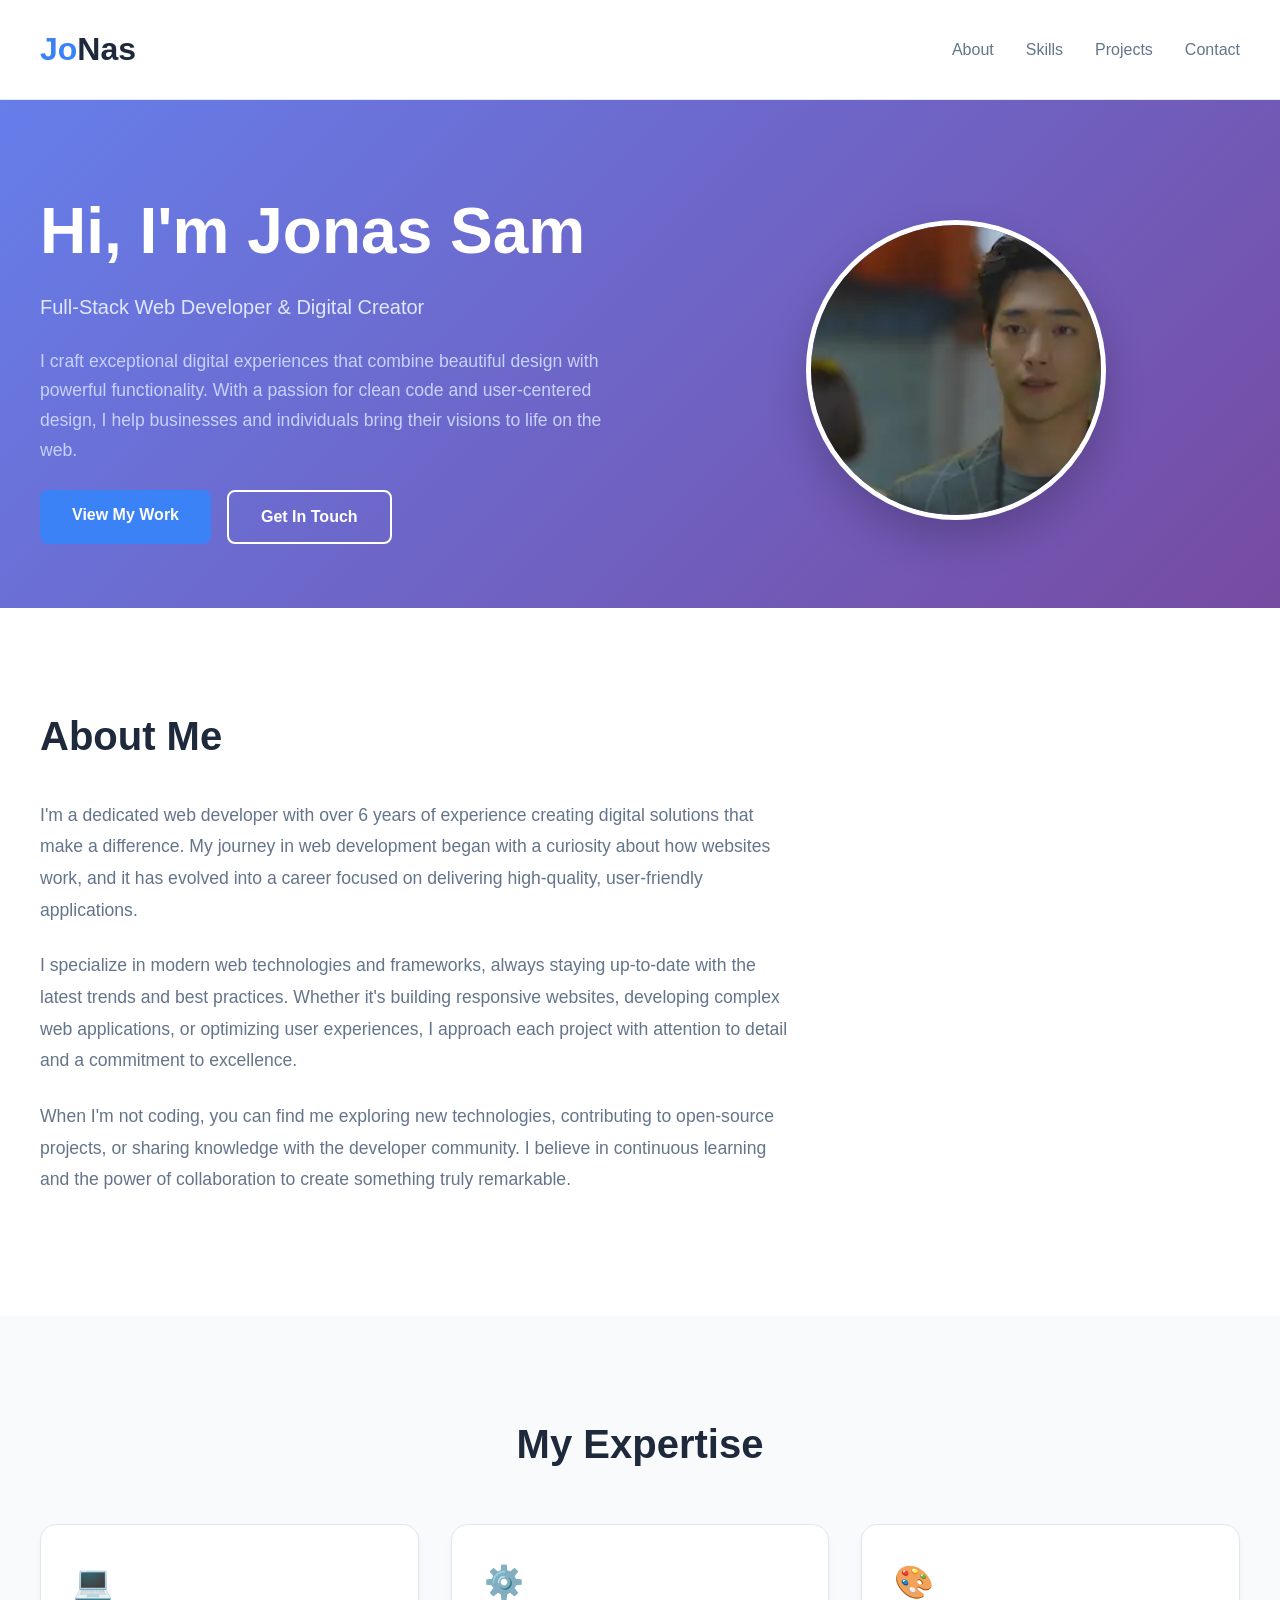
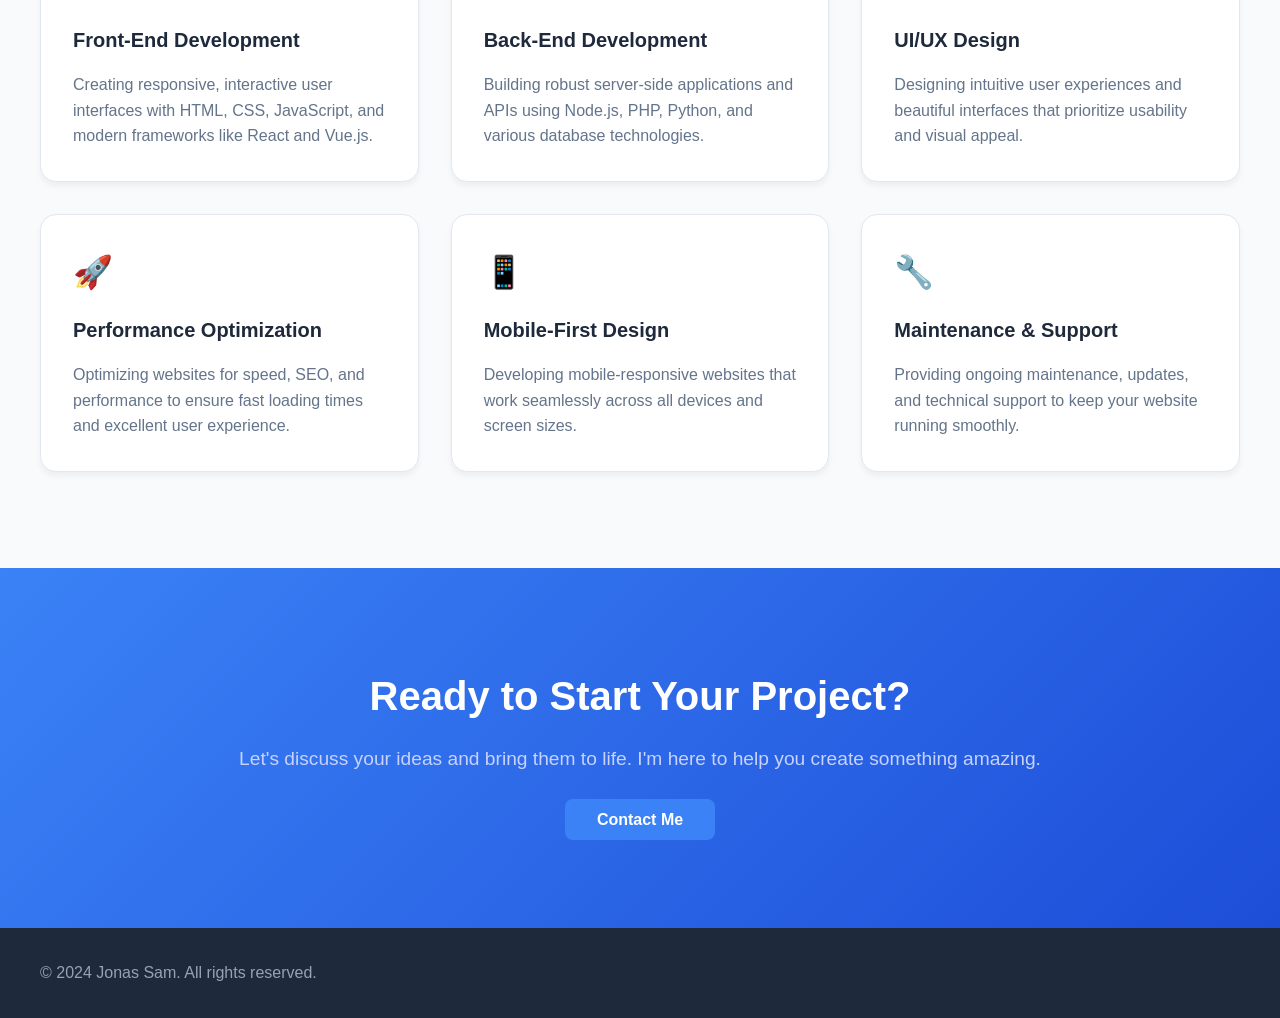
==== index.html @ 3bb69e1f "jonas" ====
﻿<!DOCTYPE html>
<html lang="en">

<head>
    <meta charset="UTF-8">
    <meta name="viewport" content="width=device-width, initial-scale=1.0">
    <title>About | Jonas Sam Portfolio</title>
    <link rel="stylesheet" href="https://cdn.jsdelivr.net/npm/bootstrap-icons@1.11.3/font/bootstrap-icons.min.css">
    <link rel="stylesheet" href="style.css">
    <style>
        body {
            font-family: "Inter", sans-serif;
            background: #f8fafc;
            color: #1e293b;
            line-height: 1.6;
        }

        .page-container {
            min-height: 100vh;
            display: flex;
            flex-direction: column;
        }

        .site-header {
            padding: 1.5rem 1rem;
            background: #ffffff;
            border-bottom: 1px solid #e2e8f0;
            box-shadow: 0 1px 3px rgba(0, 0, 0, 0.1);
        }

        .site-header .header-inner {
            max-width: 1200px;
            margin: 0 auto;
            display: flex;
            justify-content: space-between;
            align-items: center;
        }

        .logo {
            font-size: 2rem;
            font-weight: 700;
            color: #1e293b;
            text-decoration: none;
        }

        .logo-highlight {
            color: #3b82f6;
            border: none;
        }

        .nav {
            display: flex;
            gap: 2rem;
        }

        .nav a {
            color: #64748b;
            text-decoration: none;
            font-weight: 500;
            transition: color 0.2s;
        }

        .nav a:hover {
            color: #3b82f6;
        }

        .hero-section {
            padding: 6rem 1rem 4rem;
            background: linear-gradient(135deg, #667eea 0%, #764ba2 100%);
            color: white;
        }

        .hero-container {
            max-width: 1200px;
            margin: 0 auto;
        }

        .hero-content {
            display: grid;
            grid-template-columns: 1fr 1fr;
            gap: 4rem;
            align-items: center;
        }

        .hero-text {
            display: grid;
            gap: 1.5rem;
        }

        .hero-title {
            font-size: clamp(2.5rem, 5vw, 4rem);
            font-weight: 700;
            margin: 0;
            line-height: 1.1;
        }

        .hero-subtitle {
            font-size: 1.25rem;
            color: #e0e7ff;
            margin: 0;
            font-weight: 300;
        }

        .hero-description {
            font-size: 1.1rem;
            line-height: 1.7;
            margin: 0;
            color: #c7d2fe;
        }

        .hero-cta {
            display: flex;
            gap: 1rem;
            flex-wrap: wrap;
        }

        .btn-primary {
            background: #3b82f6;
            color: white;
            padding: 0.75rem 2rem;
            border-radius: 0.5rem;
            text-decoration: none;
            font-weight: 600;
            transition: background 0.2s;
        }

        .btn-primary:hover {
            background: #2563eb;
        }

        .btn-secondary {
            background: transparent;
            color: white;
            padding: 0.75rem 2rem;
            border: 2px solid white;
            border-radius: 0.5rem;
            text-decoration: none;
            font-weight: 600;
            transition: all 0.2s;
        }

        .btn-secondary:hover {
            background: white;
            color: #667eea;
        }

        .hero-image {
            display: flex;
            justify-content: center;
        }

        .image-container {
            width: 300px;
            height: 300px;
            border-radius: 50%;
            overflow: hidden;
            border: 5px solid white;
            box-shadow: 0 20px 40px rgba(0, 0, 0, 0.2);
        }

        .profile-img {
            width: 100%;
            height: 100%;
            object-fit: cover;
        }

        .about-section {
            padding: 6rem 1rem;
            background: white;
        }

        .container {
            max-width: 1200px;
            margin: 0 auto;
        }

        .about-grid {
            display: grid;
            grid-template-columns: 2fr 1fr;
            gap: 4rem;
            align-items: start;
        }

        .about-content h2 {
            font-size: 2.5rem;
            margin-bottom: 2rem;
            color: #1e293b;
        }

        .about-content p {
            font-size: 1.1rem;
            line-height: 1.8;
            margin-bottom: 1.5rem;
            color: #64748b;
        }

        .expertise-section {
            padding: 6rem 1rem;
            background: #f8fafc;
        }

        .expertise-section h2 {
            text-align: center;
            font-size: 2.5rem;
            margin-bottom: 3rem;
            color: #1e293b;
        }

        .expertise-grid {
            display: grid;
            grid-template-columns: repeat(auto-fit, minmax(300px, 1fr));
            gap: 2rem;
        }

        .expertise-card {
            background: white;
            padding: 2rem;
            border-radius: 1rem;
            box-shadow: 0 4px 6px rgba(0, 0, 0, 0.05);
            border: 1px solid #e2e8f0;
            transition: transform 0.2s, box-shadow 0.2s;
        }

        .expertise-card:hover {
            transform: translateY(-5px);
            box-shadow: 0 10px 20px rgba(0, 0, 0, 0.1);
        }

        .expertise-icon {
            font-size: 2rem;
            margin-bottom: 1rem;
        }

        .expertise-card h3 {
            font-size: 1.25rem;
            margin-bottom: 1rem;
            color: #1e293b;
        }

        .expertise-card p {
            color: #64748b;
            line-height: 1.6;
        }

        .cta-section {
            padding: 6rem 1rem;
            background: linear-gradient(135deg, #3b82f6 0%, #1d4ed8 100%);
            color: white;
            text-align: center;
        }

        .cta-content h2 {
            font-size: 2.5rem;
            margin-bottom: 1rem;
        }

        .cta-content p {
            font-size: 1.2rem;
            margin-bottom: 2rem;
            color: #c7d2fe;
        }

        .footer-section {
            padding: 2rem 1rem;
            background: #1e293b;
            color: #94a3b8;
        }

        .footer-wrapper {
            max-width: 1200px;
            margin: 0 auto;
            text-align: center;
        }

        .footer-copy {
            margin: 0;
        }

        @media (max-width: 768px) {
            .hero-content {
                grid-template-columns: 1fr;
                text-align: center;
                gap: 2rem;
            }

            .about-grid {
                grid-template-columns: 1fr;
                gap: 2rem;
            }

            .hero-cta {
                justify-content: center;
            }

            .stats-grid {
                grid-template-columns: 1fr;
            }
        }
    </style>
</head>

<body>
    <div class="page-container">
        <header class="site-header">
            <div class="header-inner">
                <a href="index.html" class="logo"><span class="logo-highlight">Jo</span>Nas</a>
                <nav class="nav">
                    <a href="index.html">About</a>
                    <a href="skills.html">Skills</a>
                    <a href="projects.html">Projects</a>
                    <a href="contact.html">Contact</a>
                </nav>
            </div>
        </header>

        <main>
            <section class="hero-section">
                <div class="hero-container">
                    <div class="hero-content">
                        <div class="hero-text">
                            <h1 class="hero-title">Hi, I'm Jonas Sam</h1>
                            <p class="hero-subtitle">Full-Stack Web Developer & Digital Creator</p>
                            <p class="hero-description">I craft exceptional digital experiences that combine beautiful design with powerful functionality. With a passion for clean code and user-centered design, I help businesses and individuals bring their visions to life on the web.</p>
                            <div class="hero-cta">
                                <a href="projects.html" class="btn-primary">View My Work</a>
                                <a href="contact.html" class="btn-secondary">Get In Touch</a>
                            </div>
                        </div>
                        <div class="hero-image">
                            <div class="image-container">
                                <img src="backend/src/images/namshin.webp" alt="Jonas Sam - Web Developer" class="profile-img">
                            </div>
                        </div>
                    </div>
                </div>
            </section>

            <section class="about-section">
                <div class="container">
                    <div class="about-grid">
                        <div class="about-content">
                            <h2>About Me</h2>
                            <p>I'm a dedicated web developer with over 6 years of experience creating digital solutions that make a difference. My journey in web development began with a curiosity about how websites work, and it has evolved into a career focused on delivering high-quality, user-friendly applications.</p>
                            <p>I specialize in modern web technologies and frameworks, always staying up-to-date with the latest trends and best practices. Whether it's building responsive websites, developing complex web applications, or optimizing user experiences, I approach each project with attention to detail and a commitment to excellence.</p>
                            <p>When I'm not coding, you can find me exploring new technologies, contributing to open-source projects, or sharing knowledge with the developer community. I believe in continuous learning and the power of collaboration to create something truly remarkable.</p>
                        </div>
                    </div>
                </div>
            </section>

            <section class="expertise-section">
                <div class="container">
                    <h2>My Expertise</h2>
                    <div class="expertise-grid">
                        <div class="expertise-card">
                            <div class="expertise-icon">💻</div>
                            <h3>Front-End Development</h3>
                            <p>Creating responsive, interactive user interfaces with HTML, CSS, JavaScript, and modern frameworks like React and Vue.js.</p>
                        </div>
                        <div class="expertise-card">
                            <div class="expertise-icon">⚙️</div>
                            <h3>Back-End Development</h3>
                            <p>Building robust server-side applications and APIs using Node.js, PHP, Python, and various database technologies.</p>
                        </div>
                        <div class="expertise-card">
                            <div class="expertise-icon">🎨</div>
                            <h3>UI/UX Design</h3>
                            <p>Designing intuitive user experiences and beautiful interfaces that prioritize usability and visual appeal.</p>
                        </div>
                        <div class="expertise-card">
                            <div class="expertise-icon">🚀</div>
                            <h3>Performance Optimization</h3>
                            <p>Optimizing websites for speed, SEO, and performance to ensure fast loading times and excellent user experience.</p>
                        </div>
                        <div class="expertise-card">
                            <div class="expertise-icon">📱</div>
                            <h3>Mobile-First Design</h3>
                            <p>Developing mobile-responsive websites that work seamlessly across all devices and screen sizes.</p>
                        </div>
                        <div class="expertise-card">
                            <div class="expertise-icon">🔧</div>
                            <h3>Maintenance & Support</h3>
                            <p>Providing ongoing maintenance, updates, and technical support to keep your website running smoothly.</p>
                        </div>
                    </div>
                </div>
            </section>

            <section class="cta-section">
                <div class="container">
                    <div class="cta-content">
                        <h2>Ready to Start Your Project?</h2>
                        <p>Let's discuss your ideas and bring them to life. I'm here to help you create something amazing.</p>
                        <a href="contact.html" class="btn-primary">Contact Me</a>
                    </div>
                </div>
            </section>
        </main>

        <footer class="footer-section">
            <div class="footer-wrapper">
                <div class="footer-copy">© 2024 Jonas Sam. All rights reserved.</div>
            </div>
        </footer>
    </div>
</body>

</html>
---- style.css ----
* {
    padding: 0;
    margin: 0;
    box-sizing: border-box;
}

body {
    width: 100vw;
}

body::-webkit-scrollbar {
    display: none;
}

.title {
    font-weight: bold;
    color: black;
}

/* underline link inside title */
.title a {
    text-decoration: underline;
    color: inherit;
}

.home-btn {
    margin-top: 1rem;
    /* mt-4 */
    background-color: white;
    padding: 0.5rem 1.5rem;
    /* py-2 px-6 */
    border-radius: 0.25rem;
    color: black;
    font-weight: bold;
    text-decoration: none;
}

@media (min-width: 768px) {
    .headache {
        flex-direction: row;
        align-items: center;
    }

    .home-btn {
        margin-top: 0;
        margin-left: auto;
    }
}

.header {
    padding: 1.5rem 1rem;
    background: #ffffff;
    border-bottom: 1px solid #e5e7eb;
}

.container1 {
    width: 100%;
    max-width: 1280px;
    margin: 0 auto;
}

.header-inner {
    display: flex;
    justify-content: space-between;
    align-items: center;
    gap: 1.5rem;
    flex-wrap: wrap;
}

.logo {
    font-weight: 700;
    font-size: 2rem;
    text-decoration: none;
    color: #111827;
}

.logo-highlight {
    border-bottom: 4px solid #111827;
}

.right-section {
    display: flex;
    align-items: center;
    gap: 1.5rem;
    flex-wrap: wrap;
    justify-content: flex-end;
}

.nav {
    display: flex;
    flex-wrap: wrap;
    gap: 1rem;
    align-items: center;
}

.nav a {
    text-decoration: none;
    color: #111827;
    font-weight: 600;
}

.nav a:hover {
    color: #1f2937;
}

.btn {
    display: inline-flex;
    align-items: center;
    justify-content: center;
    padding: 0.9rem 1.75rem;
    border-radius: 999px;
    text-decoration: none;
    border: 1px solid transparent;
    transition: transform 0.2s ease, background-color 0.2s ease, color 0.2s ease;
}

.btn:hover {
    transform: translateY(-1px);
}

.btn-primary {
    background: #111827;
    color: white;
}

.btn-secondary {
    background: #f8fafc;
    color: #111827;
    border-color: #d1d5db;
}

/* Responsive (lg:flex equivalent) */
@media (min-width: 1024px) {
    .nav {
        display: flex;
    }

    .divider {
        display: block;
    }
}

.profile-section {
    padding: 1rem;
    padding-top: 2.5rem;
    padding-bottom: 2.5rem;
}

.container {
    width: 100%;
    max-width: 1280px;
    margin: 0 auto;
}

.profile-content {
    display: flex;
    flex-direction: column;
    gap: 2.5rem;
    align-items: center;
    text-align: center;
}

.profile-title {
    opacity: 0;
    animation: holdUp 0.8s ease forwards;
    font-size: 1.5rem;
    line-height: 2rem;
}

@keyframes holdUp {
    from {
        opacity: 0;
        transform: translateY(30px);
    }

    to {
        opacity: 1;
        transform: translateY(0);
    }
}

.profile-subtitle {
    display: block;
    color: #9ca3af;
    padding-top: 1rem;
}

.profile-buttons {
    opacity: 0;
    animation: holdUp 0.8s ease forwards;
    animation-delay: 0.2s;
    display: flex;
    flex-direction: column;
    gap: 1rem;
    align-items: center;
}

/* Buttons */
.btn {
    display: inline-block;
    padding: 0.5rem 2rem;
    border-radius: 0.5rem;
    text-decoration: none;
    box-shadow: 0 10px 15px rgba(0, 0, 0, 0.2);
    outline: none;
    border: 1px solid black;
}

/* Primary button */
.btn-primary {
    background: black;
    color: white;
}

/* Secondary button */
.btn-secondary {
    background: white;
    color: black;
}

/* Responsive (md:flex-row equivalent) */
@media (min-width: 768px) {
    .profile-title {
        font-size: 3rem;
        line-height: 1;
    }

    .profile-buttons {
        flex-direction: row;
    }
}

.skills-section {
    padding: 1rem;
    padding-top: 5rem;
    padding-bottom: 5rem;
}

.container2 {
    max-width: 1280px;
    margin: 0 auto;
}

/* Header */
.skills-header {
    display: flex;
    justify-content: space-between;
    align-items: center;
    padding-bottom: 2rem;
    gap: 2rem;
}

.skills-title {
    font-size: 2rem;
}

/* Navigation arrows */
.skills-nav {
    display: flex;
    gap: 1.5rem;
    justify-content: center;
    font-size: 1.5rem;
    padding-top: 2rem;
}

.icon-btn {
    display: flex;
    align-items: center;
    justify-content: center;
    border: 1px solid black;
    border-radius: 50%;
    padding: 1rem;
    text-decoration: none;
    color: black;
    transition: all .5s ease-in-out;
    cursor: pointer;
}

.icon-btn:hover {
    color: white;
    background-color: black;
}

.icon-btn:active {
    scale: 110%;
}

.skills-grid {
    display: flex;
    gap: 1rem;
    min-width: 0;
    overflow-x: hidden;
    width: 100%;
    scrollbar-width: none;
}

.skill-slider {
    display: flex;
    transition: transform 0.5s ease-in-out;
}

.skills-card-batch-1 {
    width: 100%;
    display: flex;
    flex-shrink: 0;
    padding: 0.8rem;
    gap: 0.8rem;
    justify-content: center;
}

/* Card */
.skill-card {
    width: 33%;
    display: flex;
    flex-direction: column;
    gap: 0.5rem;
    text-decoration: none;
    color: black;
    flex-shrink: 0;
}

.skill-card h3 {
    font-size: 1.5rem;
    padding-top: 1rem;
}

/* Image box */
.skill-image-box {
    max-height: 300px;
    overflow: hidden;
    border-radius: 0.75rem;
    box-shadow: 0 10px 15px rgba(0, 0, 0, 0.2);
    position: relative;
}

.skill-image-box img {
    width: 100%;
    display: block;
}

/* Icon on image */
.card-icon {
    position: absolute;
    top: 1rem;
    right: 1rem;
    background: black;
    color: white;
    border-radius: 50%;
    padding: 0.4rem;
}

/* Hide third card on mobile */
.hide-mobile {
    display: none;
}

/* Responsive */
@media (min-width: 768px) {
    .skills-nav {
        display: flex;
    }

    .skills-title {
        font-size: 3rem;
    }

    .skill-image-box {
        max-height: 500px;
    }

    .hide-mobile {
        display: flex;
    }
}

.projects-section {
    padding: 1rem;
    padding-top: 5rem;
    padding-bottom: 5rem;
}

.projects-wrapper {
    width: 100%;
    max-width: 1280px;
    margin: 0 auto;
}

.projects-content {
    display: flex;
    flex-direction: column;
    gap: 2rem;
}

/* Header */
.projects-header {
    display: flex;
    flex-direction: column;
    gap: 1rem;
}

.projects-title {
    font-size: 2rem;
}

/* Filters */
.projects-filters {
    display: flex;
    gap: 1rem;
    font-size: 1rem;
    flex-wrap: wrap;
}

.filter-btn {
    padding: 0.5rem 1rem;
    border: 1px solid black;
    border-radius: 999px;
    text-decoration: none;
    color: black;
    font-size: 18px;
    cursor: pointer;
    transition: 0.2s;
}

.filter-btn:hover {
    background: black;
    color: white;
}

.filter-btn.active {
    background: black;
    color: white;
}

/* Grid */
.projects-grid {
    display: flex;
    gap: 1rem;
}

/* Card */
.project-card {
    width: 100%;
    display: flex;
    flex-direction: column;
    gap: 0.5rem;
    text-decoration: none;
    color: black;
}

.project-image {
    position: relative;
    max-height: 300px;
    overflow: hidden;
    border-radius: 0.75rem;
    box-shadow: 0 10px 15px rgba(0, 0, 0, 0.2);
}

.project-image img {
    width: 100%;
    display: block;
}

/* Icon */
.project-icon {
    position: absolute;
    top: 1rem;
    right: 1rem;
    background: black;
    color: white;
    border-radius: 50%;
    padding: 0.4rem;
}

/* Title + price */
.project-name {
    font-size: 1.5rem;
    display: flex;
    flex-direction: column;
}

.price {
    color: goldenrod;
    font-weight: bold;
}

.color-row {
    display: flex;
    gap: 0.5rem;
}

.color {
    width: 20px;
    height: 20px;
    border-radius: 50%;
    border: 1px solid #ccc;
}

/* colors */
.white {
    background: white;
}

.gray {
    background: #e5e5e5;
}

.brown {
    background: #8b4513;
}

.orange {
    background: #f4a261;
}

.pink {
    background: #db2777;
}

.lime {
    background: #84cc16;
}

/* Load more */
.load-more {
    margin: 0 auto;
    padding: 0.5rem 1rem;
    border: 1px solid black;
    border-radius: 999px;
    text-decoration: none;
    color: black;
    cursor: pointer;
}

.load-more:hover {
    background: black;
    color: white;
}

/* responsive */
@media (min-width: 768px) {
    .projects-header {
        flex-direction: row;
        justify-content: space-between;
        align-items: center;
    }

    .projects-title {
        font-size: 3rem;
    }

    .project-image {
        max-height: 400px;
    }

    .hide-mobile {
        display: flex;
    }
}

.contact-section {
    padding: 5rem 1rem;
}

.contact-section-wrapper {
    width: 100%;
    max-width: 1280px;
    margin: 0 auto;
}

.contact-grid {
    display: grid;
    grid-template-columns: 1fr;
    align-items: center;
}

@media (min-width: 1024px) {
    .contact-grid {
        grid-template-columns: repeat(2, 1fr);
    }
}

.contact-info-container {
    margin-bottom: 2.5rem;
}

@media (min-width: 1024px) {
    .contact-info-container {
        margin-bottom: 0;
    }
}

.contact-info {
    width: 100%;
    height: 100%;
}

.contact-info-real-one {
    position: relative;
    height: 100%;
}

.footer-section {
    padding: 1rem;
    padding-top: 5rem;
    padding-bottom: 2.5rem;
}

.footer-wrapper {
    max-width: 1280px;
    width: 100%;
    margin: 0 auto;

    display: flex;
    justify-content: space-between;
    gap: 2rem;
}

/* social wrapper */
.footer-social {
    display: flex;
    justify-content: center;
}

/* icon group */
.social-group {
    display: inline-flex;
    gap: 0.75rem;
}

/* icons */
.social-icon {
    width: 24px;
    height: 24px;
    color: black;
    transition: 0.3s;
    text-decoration: none;
}

.social-icon:hover {
    color: #3b82f6;
}

/* copyright */
.footer-copy span {
    font-size: 0.875rem;
    font-weight: 500;
    color: #6b7280;
}

/* sr-only (accessibility helper) */
.sr-only {
    position: absolute;
    width: 1px;
    height: 1px;
    padding: 0;
    margin: -1px;
    overflow: hidden;
    clip: rect(0, 0, 0, 0);
    white-space: nowrap;
    border: 0;
}

.image-of-jonas-sam {
    width: 100%;
    height: 100%;
    border-radius: 16px;
    background-blend-mode: multiply;
}

@media (min-width: 1024px) {
    .image-of-jonas-sam {
        border-top-left-radius: 16px;
        border-bottom-left-radius: 16px;

        border-top-right-radius: 0;
        border-bottom-right-radius: 0;
    }
}

.contact-me-at-the-bottom {
    font-family: "Manrope", sans-serif;
    color: black;
    font-size: 2.25rem;
    font-weight: 700;
    line-height: 2.5rem;

    position: absolute;
    top: 2.75rem;
    left: 2.75rem;
}

.info-the-super-real-one {
    position: absolute;
    bottom: 0;
    width: 100%;

    padding: 1.25rem;
}

@media (min-width: 1024px) {
    .info-the-super-real-one {
        padding: 2.75rem;
    }
}

.phone-number {
    display: flex;
    align-items: center;
    margin-bottom: 1.5rem;
}

.phone-number-real-one {
    text-decoration: underline;
    color: black;

    font-size: 1rem;
    font-weight: 400;
    line-height: 1.5rem;

    margin-left: 1.25rem;
}

.email-wrapper {
    display: flex;
    align-items: center;
    margin-bottom: 1.5rem;
}

.email {
    text-decoration: underline;
    color: black;

    font-size: 1rem;
    /* text-base */
    font-weight: 400;
    /* font-normal */
    line-height: 1.5rem;
    /* leading-6 */

    margin-left: 1.25rem;
}

.location {
    display: flex;
    align-items: center;
}

.location-real-one {
    text-decoration: underline;
    color: black;

    font-size: 1rem;
    font-weight: 400;
    line-height: 1.5rem;

    margin-left: 1.25rem;
}

.contact-form-box {
    padding: 1.25rem;
    border-radius: 1rem;
}

@media (min-width: 1024px) {
    .contact-form-box {
        padding: 2.75rem;
        border-top-right-radius: 1rem;
        border-bottom-right-radius: 1rem;
    }
}

/* Title */
.contact-title {
    font-family: "Manrope", sans-serif;
    font-size: 2.25rem;
    font-weight: 600;
    line-height: 2.5rem;
    margin-bottom: 2.75rem;
}

/* Inputs */
.contact-input {
    width: 100%;
    height: 3rem;

    color: #4b5563;
    font-size: 1.125rem;
    font-weight: 400;
    line-height: 1.75rem;

    background: transparent;
    border: 1px solid black;
    outline: none;

    padding: 1rem;
    margin-bottom: 2.5rem;

    box-shadow: 0 1px 2px rgba(0, 0, 0, 0.1);
}

/* Textarea */
.contact-textarea {
    width: 100%;
    max-height: 200px;

    color: #4b5563;
    font-size: 1.125rem;
    font-weight: 400;
    line-height: 1.75rem;

    background: transparent;
    border: 1px solid black;
    outline: none;

    padding: 1rem;
    margin-bottom: 2.5rem;

    box-shadow: 0 1px 2px rgba(0, 0, 0, 0.1);
    resize: none;
}

/* Button */
.contact-button {
    width: 100%;
    height: 3rem;

    background: black;
    color: white;

    font-size: 1rem;
    font-weight: 600;
    line-height: 1.5rem;

    border: none;
    border-radius: 999px;

    cursor: pointer;
    transition: all 0.7s ease;
}

.contact-button:hover {
    opacity: 0.85;
}
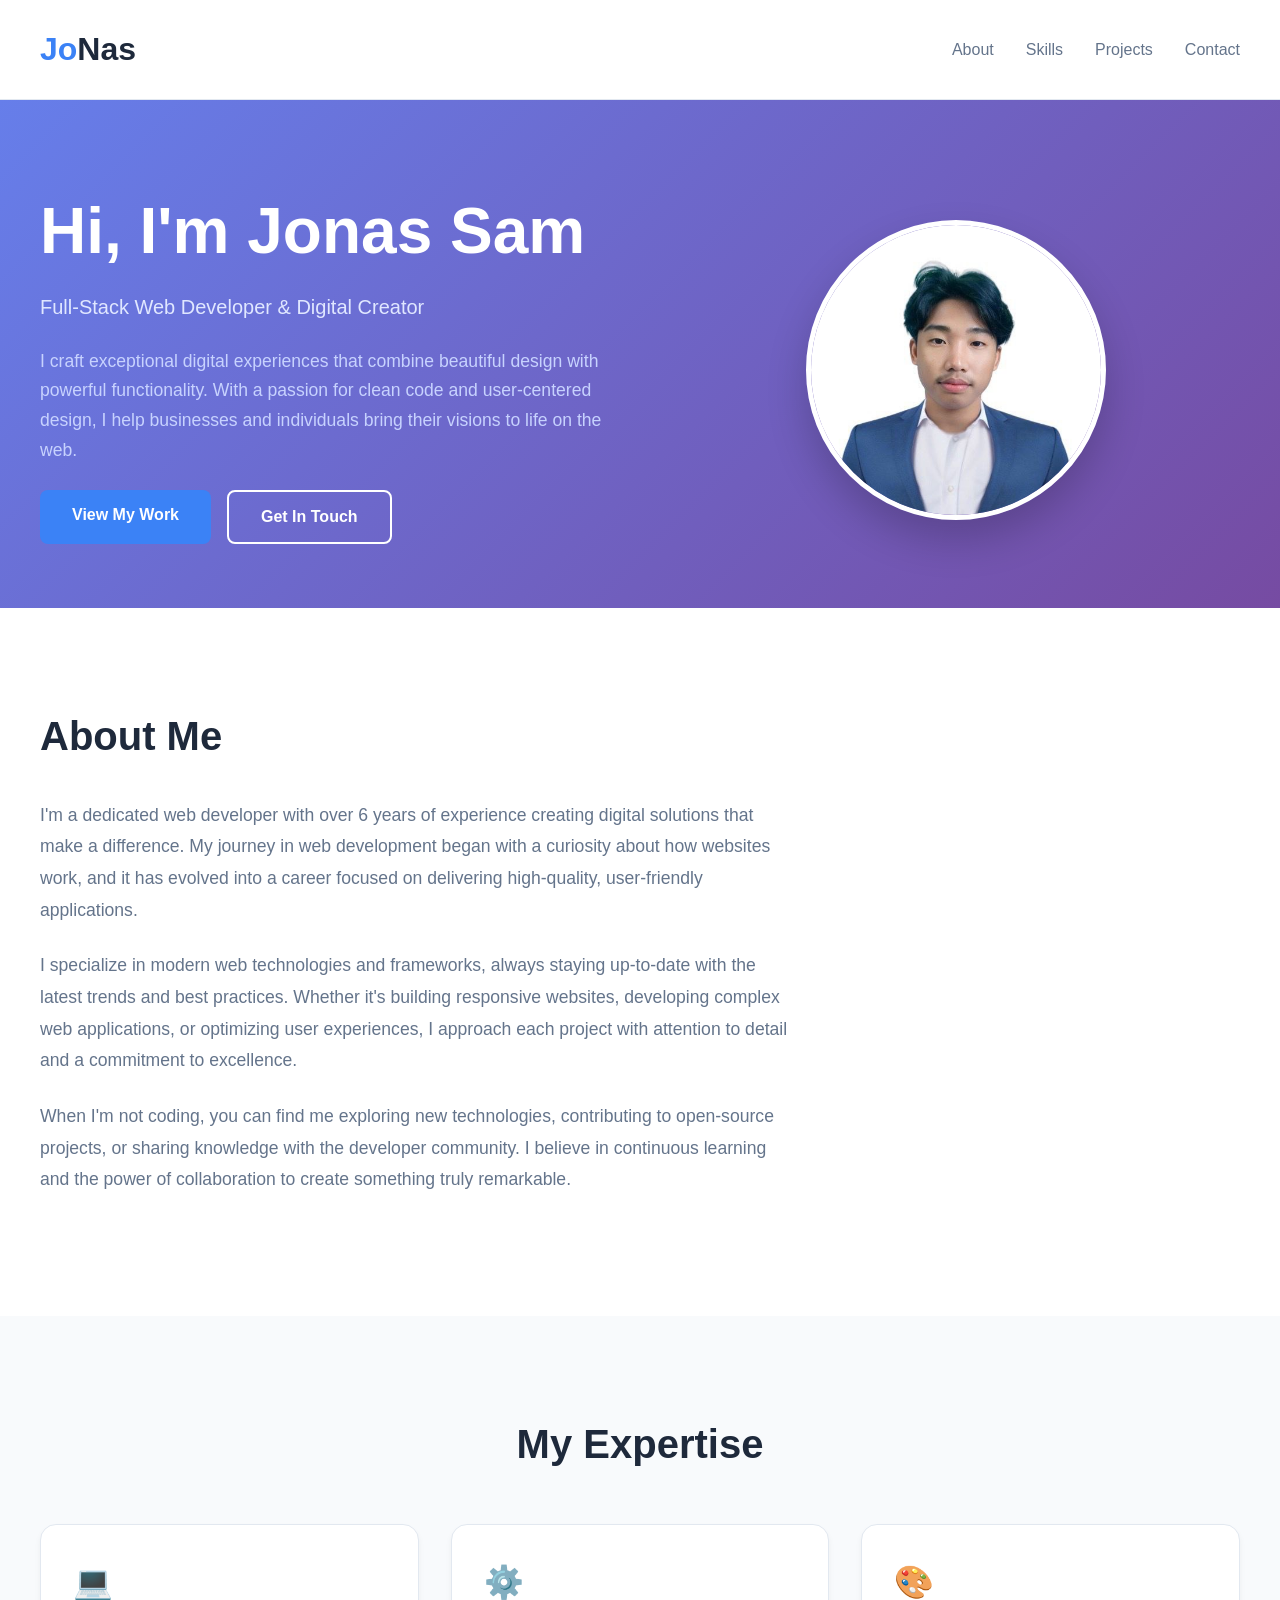
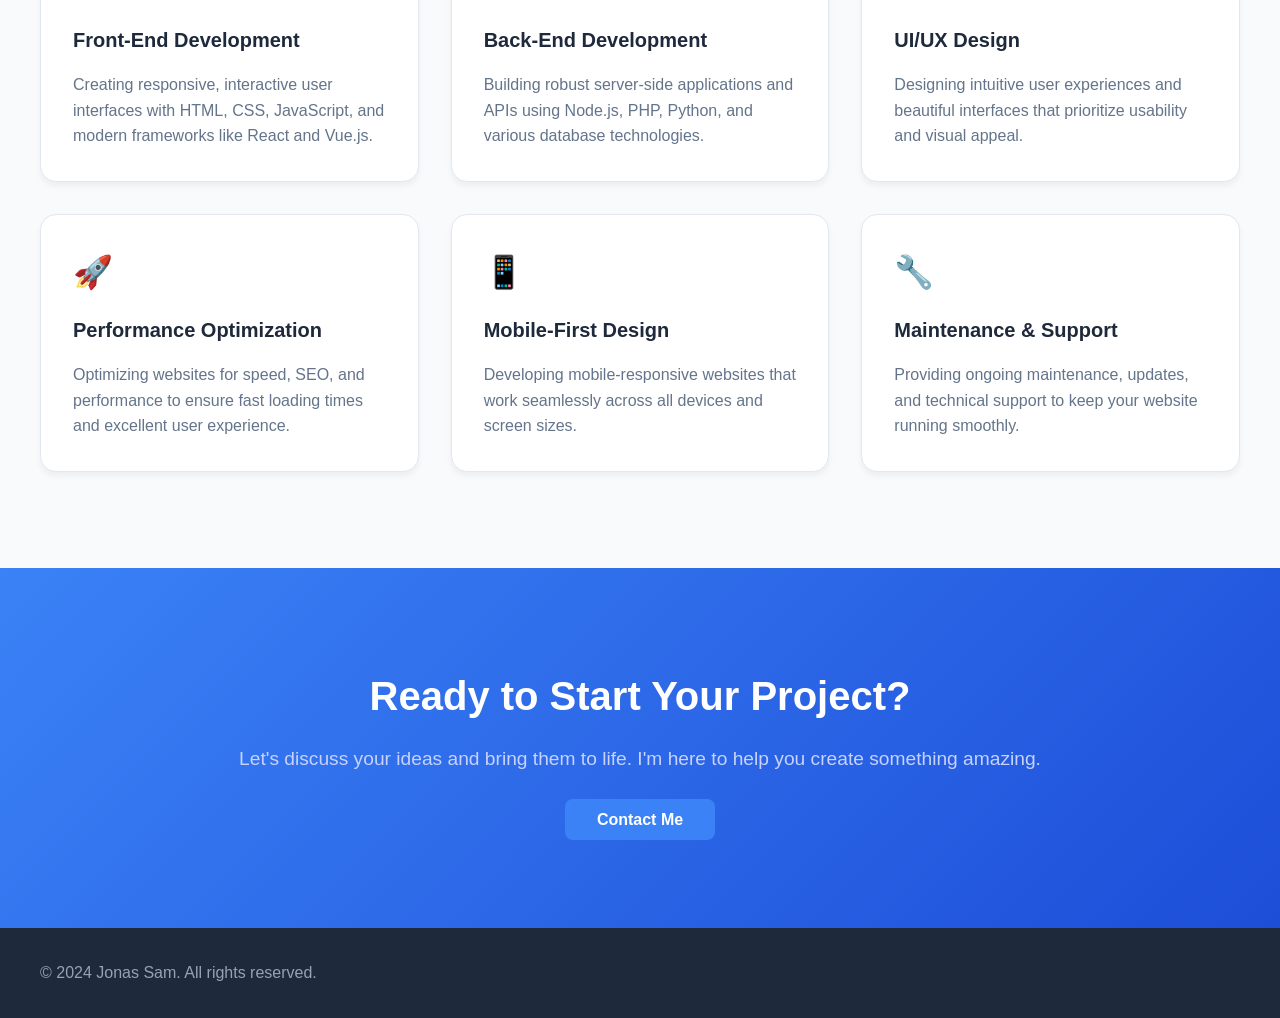
==== commit 44e6bb11: "it happens" ====
--- a/index.html
+++ b/index.html
@@ -328,7 +328,7 @@
                         </div>
                         <div class="hero-image">
                             <div class="image-container">
-                                <img src="backend/src/images/namshin.webp" alt="Jonas Sam - Web Developer" class="profile-img">
+                                <img src="jonasSam.jpg" alt="Jonas Sam - Web Developer" class="profile-img">
                             </div>
                         </div>
                     </div>
